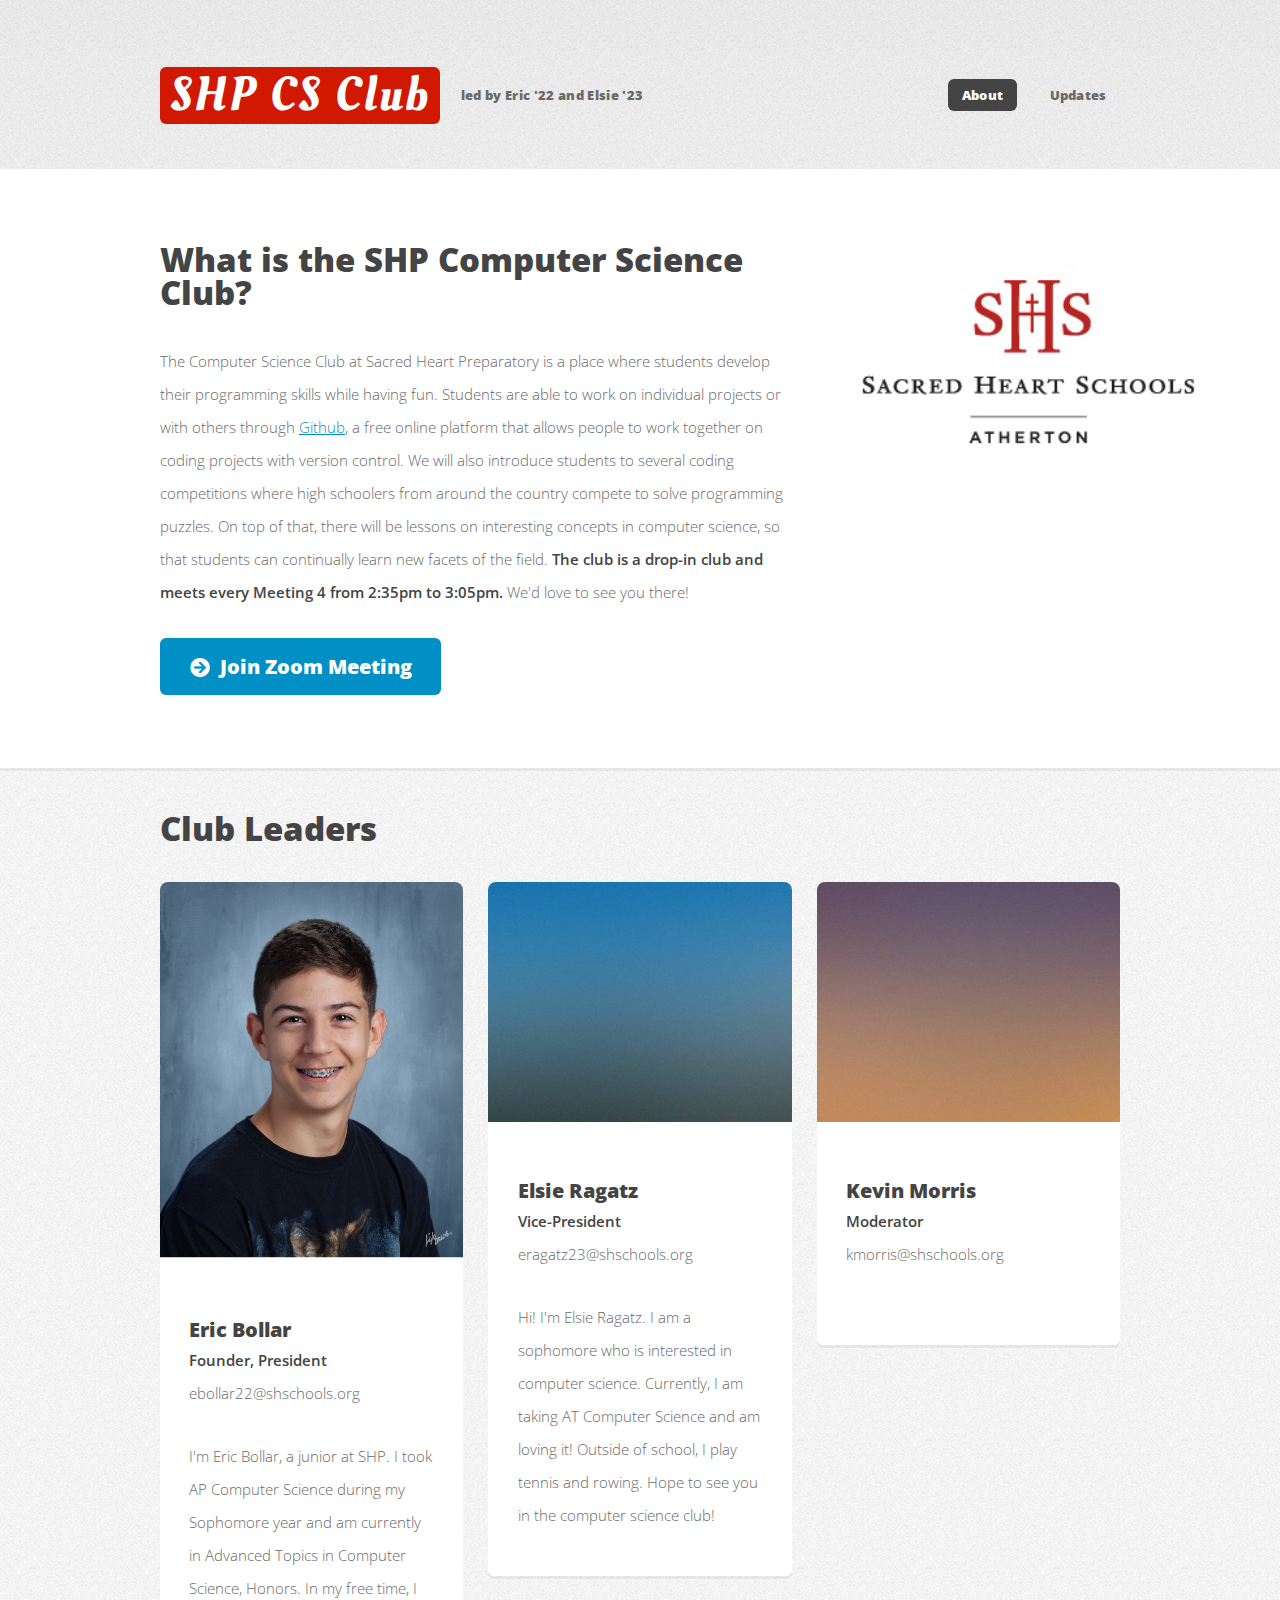
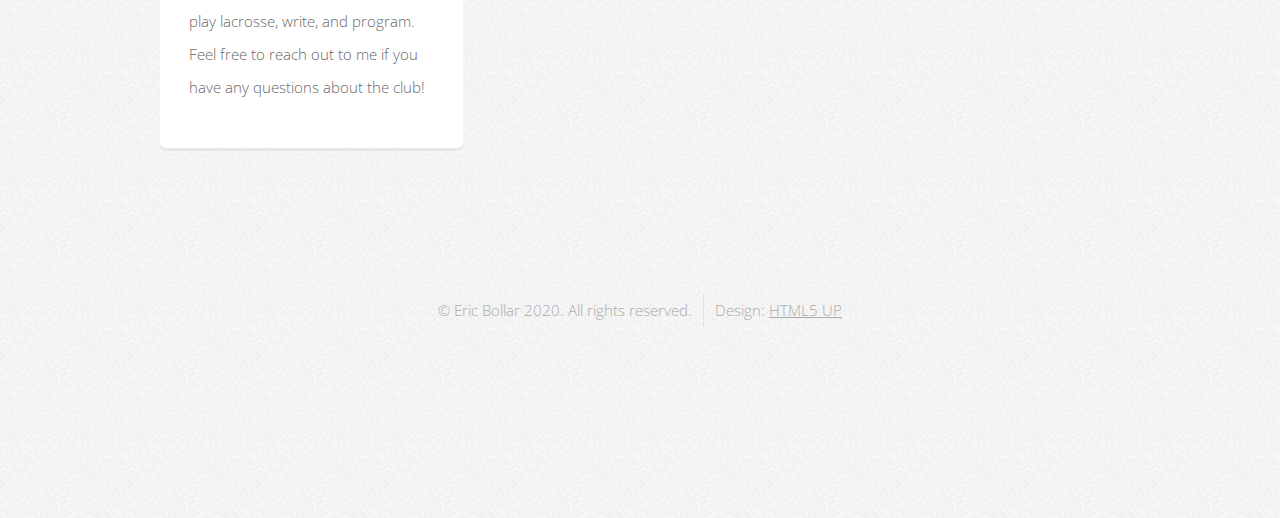
==== html5up-verti/index.html @ 70877d2d "initial setup for website" ====
<!DOCTYPE HTML>
<html>
	<head>
		<title>SHP Computer Science Club</title>
		<meta charset="utf-8" />
		<meta name="viewport" content="width=device-width, initial-scale=1, user-scalable=no" />
		<link rel="stylesheet" href="assets/css/main.css" />
		<link rel="icon" type="image/png" href="images/shpicon.png">
	</head>
	<body class="is-preload homepage">
		<div id="page-wrapper">

			<!-- Header -->
				<div id="header-wrapper">
					<header id="header" class="container">

						<!-- Logo -->
							<div id="logo">
								<h1><a href="index.html">SHP CS Club</a></h1>
								<span>led by Eric '22 and Elsie '23</span>
							</div>

						<!-- Nav -->
							<nav id="nav">
								<ul>
									<li class="current"><a href="index.html">About</a></li>
									<li><a href="updates.html">Updates</a></li>
								</ul>
							</nav>

					</header>
				</div>

			<!-- Banner
				<div id="banner-wrapper">
					<div id="banner" class="box container">
						<div class="row">
							<div class="col-7 col-12-medium">
								<h2>Hi. This is Verti.</h2>
								<p>It's a free responsive site template by HTML5 UP</p>
							</div>
							<div class="col-5 col-12-medium">
								<ul>
									<li><a href="#" class="button large icon solid fa-arrow-circle-right">Ok let's go</a></li>
									<li><a href="#" class="button alt large icon solid fa-question-circle">More info</a></li>
								</ul>
							</div>
						</div>
					</div>
				</div> -->

				<div id="main-wrapper">
					<div class="container">
						<div class="row gtr-200">
							
							<div class="col-8 col-12-medium imp-medium">

								<!-- Content -->
									<div id="content">
										<section class="last">
											<h2>What is the SHP Computer Science Club?</h2>
											<p>The Computer Science Club at Sacred Heart Preparatory is a place where students develop their programming skills while having fun. Students are able to work on individual
												projects or with others through <a href="https://github.com/" target="_blank">Github</a>, a free online platform that allows people to work together on coding projects with version control. 
												We will also introduce students to several coding competitions where high schoolers from around the country compete to solve programming puzzles. On top of that, there will
												be lessons on interesting concepts in computer science, so that students can continually learn new facets of the field. <b>The
												club is a drop-in club and meets every Meeting 4 from 2:35pm to 3:05pm.</b> We'd love to see you there!</p>
											<a href="https://shschools-org.zoom.us/j/8086202934?pwd=UmU0N1Q5aXh1eG00bERFc0QzeHRMQT09" target="_blank" class="button icon solid fa-arrow-circle-right">Join Zoom Meeting</a>
										</section>
									</div>

							</div>

							<div class="col-4 col-12-medium">

								<div id="sidebar">
									<section class="widget thumbnails">
										<div class="grid">
												<div class="col-6"><img src="images/shplogo.jpeg" alt="" /></div>
										</div>
									</section>
								</div>
							</div>
						</div>
					</div>
				</div>

			<!-- Features -->
				<div id="features-wrapper">
					<div class="container">
						<h2>Club Leaders</h2>
						<div class="row">
							<div class="col-4 col-12-medium">

								<!-- Box -->
									<section class="box feature">
										<a href="#" class="image featured"><img src="images/EricBollar.jpeg" alt="" /></a>
										<div class="inner">
											<header>
												<h2>Eric Bollar</h2>
												<p><b>Founder, President</b><br>ebollar22@shschools.org</p>
											</header>
											<p>I'm Eric Bollar, a junior at SHP. I took AP Computer Science during my Sophomore year and am currently in Advanced Topics in Computer Science, Honors.
												In my free time, I play lacrosse, write, and program. Feel free to reach out to me if you have any questions about the club!
											</p>
										</div>
									</section>

							</div>
							<div class="col-4 col-12-medium">

								<!-- Box -->
									<section class="box feature">
										<a href="#" class="image featured"><img src="images/pic02.jpg" alt="" /></a>
										<div class="inner">
											<header>
												<h2>Elsie Ragatz</h2>
												<p><b>Vice-President</b><br>eragatz23@shschools.org</p>
											</header>
											<p>Hi! I'm Elsie Ragatz. I am a sophomore who is interested in computer science. Currently, I am taking AT Computer Science 
												and am loving it! Outside of school, I play tennis and rowing. Hope to see you in the computer science club!</p>
										</div>
									</section>

							</div>
							<div class="col-4 col-12-medium">

								<!-- Box -->
									<section class="box feature">
										<a href="#" class="image featured"><img src="images/pic03.jpg" alt="" /></a>
										<div class="inner">
											<header>
												<h2>Kevin Morris</h2>
												<p><b>Moderator</b><br>kmorris@shschools.org</p>
											</header>
											<p></p>
										</div>
									</section>

							</div>
						</div>
					</div>

			<!-- Footer -->
				<div id="footer-wrapper">
					<footer id="footer" class="container">
						<div class="row">
							<div class="col-12">
								<div id="copyright">
									<ul class="menu">
										<li>&copy; Eric Bollar 2020. All rights reserved.</li><li>Design: <a href="http://html5up.net">HTML5 UP</a></li>
									</ul>
								</div>
							</div>
						</div>
					</footer>
				</div>

			</div>

		<!-- Scripts -->

			<script src="assets/js/jquery.min.js"></script>
			<script src="assets/js/jquery.dropotron.min.js"></script>
			<script src="assets/js/browser.min.js"></script>
			<script src="assets/js/breakpoints.min.js"></script>
			<script src="assets/js/util.js"></script>
			<script src="assets/js/main.js"></script>

	</body>
</html>
---- html5up-verti/assets/css/main.css ----
@import url("fontawesome-all.min.css");
@import url("https://fonts.googleapis.com/css?family=Oleo+Script:400|Open+Sans:300,300italic,600,600italic,800");

/*
	Verti by HTML5 UP
	html5up.net | @ajlkn
	Free for personal and commercial use under the CCA 3.0 license (html5up.net/license)
*/

html, body, div, span, applet, object,
iframe, h1, h2, h3, h4, h5, h6, p, blockquote,
pre, a, abbr, acronym, address, big, cite,
code, del, dfn, em, img, ins, kbd, q, s, samp,
small, strike, strong, sub, sup, tt, var, b,
u, i, center, dl, dt, dd, ol, ul, li, fieldset,
form, label, legend, table, caption, tbody,
tfoot, thead, tr, th, td, article, aside,
canvas, details, embed, figure, figcaption,
footer, header, hgroup, menu, nav, output, ruby,
section, summary, time, mark, audio, video {
	margin: 0;
	padding: 0;
	border: 0;
	font-size: 100%;
	font: inherit;
	vertical-align: baseline;}

article, aside, details, figcaption, figure,
footer, header, hgroup, menu, nav, section {
	display: block;}

body {
	line-height: 1;
}

ol, ul {
	list-style: none;
}

blockquote, q {
	quotes: none;
}

	blockquote:before, blockquote:after, q:before, q:after {
		content: '';
		content: none;
	}

table {
	border-collapse: collapse;
	border-spacing: 0;
}

body {
	-webkit-text-size-adjust: none;
}

mark {
	background-color: transparent;
	color: inherit;
}

input::-moz-focus-inner {
	border: 0;
	padding: 0;
}

input, select, textarea {
	-moz-appearance: none;
	-webkit-appearance: none;
	-ms-appearance: none;
	appearance: none;
}

/* Basic */

	@-ms-viewport {
		width: device-width;
	}

	html {
		box-sizing: border-box;
	}

	*, *:before, *:after {
		box-sizing: inherit;
	}

	body {
		background-image: -moz-linear-gradient(top, rgba(0, 0, 0, 0.05), rgba(0, 0, 0, 0)), url("images/bg01.png");
		background-image: -webkit-linear-gradient(top, rgba(0, 0, 0, 0.05), rgba(0, 0, 0, 0)), url("images/bg01.png");
		background-image: -ms-linear-gradient(top, rgba(0, 0, 0, 0.05), rgba(0, 0, 0, 0)), url("images/bg01.png");
		background-image: linear-gradient(top, rgba(0, 0, 0, 0.05), rgba(0, 0, 0, 0)), url("images/bg01.png");
		background-color: #f7f7f7;
		background-position: top left, top left;
		background-repeat: repeat-x, repeat;
		background-size: 100% 30em, auto;
		font-family: 'Open Sans', sans-serif;
		font-size: 13pt;
		color: #696969;
		font-weight: 300;
		line-height: 2.25em;
	}

		body.is-preload *, body.is-preload *:before, body.is-preload *:after {
			-moz-animation: none !important;
			-webkit-animation: none !important;
			-ms-animation: none !important;
			animation: none !important;
			-moz-transition: none !important;
			-webkit-transition: none !important;
			-ms-transition: none !important;
			transition: none !important;
		}

	input, select, textarea {
		font-family: 'Open Sans', sans-serif;
		font-size: 13pt;
		color: #696969;
		font-weight: 300;
		line-height: 2.25em;
	}

	a {
		color: #0090c5;
		text-decoration: underline;
	}

		a:hover {
			text-decoration: none;
		}

	h1, h2, h3, h4, h5, h6 {
		color: #444;
		font-weight: 800;
	}

		h1 a, h2 a, h3 a, h4 a, h5 a, h6 a {
			color: inherit;
			text-decoration: none;
			outline: 0;
		}

	h2 {
		font-size: 2.25em;
		margin: 0 0 1.1em 0;
		line-height: 1em;
	}

	h3 {
		font-size: 1.35em;
		margin: 0 0 1em 0;
	}

	b, strong {
		font-weight: 600;
		color: #444;
	}

	i, em {
		font-style: italic;
	}

	br.clear {
		clear: both;
	}

	sub {
		position: relative;
		top: 0.5em;
		font-size: 0.8em;
	}

	sup {
		position: relative;
		top: -0.5em;
		font-size: 0.8em;
	}

	hr {
		border: 0;
		border-top: solid 1px #eee;
	}

	blockquote {
		border-left: solid 0.5em #eee;
		padding: 1em 0 1em 2em;
		font-style: italic;
	}

	p, ul, ol, dl, table {
		margin-bottom: 2em;
	}

/* Container */

	.container {
		margin: 0 auto;
		max-width: 100%;
		width: 1400px;
	}

		@media screen and (max-width: 1680px) {

			.container {
				width: 1200px;
			}

		}

		@media screen and (max-width: 1280px) {

			.container {
				width: 960px;
			}

		}

		@media screen and (max-width: 980px) {

			.container {
				width: 90%;
			}

		}

		@media screen and (max-width: 736px) {

			.container {
				width: 100%;
			}

		}

/* Row */

	.row {
		display: flex;
		flex-wrap: wrap;
		box-sizing: border-box;
		align-items: stretch;
	}

		.row > * {
			box-sizing: border-box;
		}

		.row.gtr-uniform > * > :last-child {
			margin-bottom: 0;
		}

		.row.aln-left {
			justify-content: flex-start;
		}

		.row.aln-center {
			justify-content: center;
		}

		.row.aln-right {
			justify-content: flex-end;
		}

		.row.aln-top {
			align-items: flex-start;
		}

		.row.aln-middle {
			align-items: center;
		}

		.row.aln-bottom {
			align-items: flex-end;
		}

		.row > .imp {
			order: -1;
		}

		.row > .col-1 {
			width: 8.33333%;
		}

		.row > .off-1 {
			margin-left: 8.33333%;
		}

		.row > .col-2 {
			width: 16.66667%;
		}

		.row > .off-2 {
			margin-left: 16.66667%;
		}

		.row > .col-3 {
			width: 25%;
		}

		.row > .off-3 {
			margin-left: 25%;
		}

		.row > .col-4 {
			width: 33.33333%;
		}

		.row > .off-4 {
			margin-left: 33.33333%;
		}

		.row > .col-5 {
			width: 41.66667%;
		}

		.row > .off-5 {
			margin-left: 41.66667%;
		}

		.row > .col-6 {
			width: 50%;
		}

		.row > .off-6 {
			margin-left: 50%;
		}

		.row > .col-7 {
			width: 58.33333%;
		}

		.row > .off-7 {
			margin-left: 58.33333%;
		}

		.row > .col-8 {
			width: 66.66667%;
		}

		.row > .off-8 {
			margin-left: 66.66667%;
		}

		.row > .col-9 {
			width: 75%;
		}

		.row > .off-9 {
			margin-left: 75%;
		}

		.row > .col-10 {
			width: 83.33333%;
		}

		.row > .off-10 {
			margin-left: 83.33333%;
		}

		.row > .col-11 {
			width: 91.66667%;
		}

		.row > .off-11 {
			margin-left: 91.66667%;
		}

		.row > .col-12 {
			width: 100%;
		}

		.row > .off-12 {
			margin-left: 100%;
		}

		.row.gtr-0 {
			margin-top: 0px;
			margin-left: 0px;
		}

			.row.gtr-0 > * {
				padding: 0px 0 0 0px;
			}

			.row.gtr-0.gtr-uniform {
				margin-top: 0px;
			}

				.row.gtr-0.gtr-uniform > * {
					padding-top: 0px;
				}

		.row.gtr-25 {
			margin-top: -10px;
			margin-left: -10px;
		}

			.row.gtr-25 > * {
				padding: 10px 0 0 10px;
			}

			.row.gtr-25.gtr-uniform {
				margin-top: -10px;
			}

				.row.gtr-25.gtr-uniform > * {
					padding-top: 10px;
				}

		.row.gtr-50 {
			margin-top: -20px;
			margin-left: -20px;
		}

			.row.gtr-50 > * {
				padding: 20px 0 0 20px;
			}

			.row.gtr-50.gtr-uniform {
				margin-top: -20px;
			}

				.row.gtr-50.gtr-uniform > * {
					padding-top: 20px;
				}

		.row {
			margin-top: -40px;
			margin-left: -40px;
		}

			.row > * {
				padding: 40px 0 0 40px;
			}

			.row.gtr-uniform {
				margin-top: -40px;
			}

				.row.gtr-uniform > * {
					padding-top: 40px;
				}

		.row.gtr-150 {
			margin-top: -60px;
			margin-left: -60px;
		}

			.row.gtr-150 > * {
				padding: 60px 0 0 60px;
			}

			.row.gtr-150.gtr-uniform {
				margin-top: -60px;
			}

				.row.gtr-150.gtr-uniform > * {
					padding-top: 60px;
				}

		.row.gtr-200 {
			margin-top: -80px;
			margin-left: -80px;
		}

			.row.gtr-200 > * {
				padding: 80px 0 0 80px;
			}

			.row.gtr-200.gtr-uniform {
				margin-top: -80px;
			}

				.row.gtr-200.gtr-uniform > * {
					padding-top: 80px;
				}

		@media screen and (max-width: 1680px) {

			.row {
				display: flex;
				flex-wrap: wrap;
				box-sizing: border-box;
				align-items: stretch;
			}

				.row > * {
					box-sizing: border-box;
				}

				.row.gtr-uniform > * > :last-child {
					margin-bottom: 0;
				}

				.row.aln-left {
					justify-content: flex-start;
				}

				.row.aln-center {
					justify-content: center;
				}

				.row.aln-right {
					justify-content: flex-end;
				}

				.row.aln-top {
					align-items: flex-start;
				}

				.row.aln-middle {
					align-items: center;
				}

				.row.aln-bottom {
					align-items: flex-end;
				}

				.row > .imp-xlarge {
					order: -1;
				}

				.row > .col-1-xlarge {
					width: 8.33333%;
				}

				.row > .off-1-xlarge {
					margin-left: 8.33333%;
				}

				.row > .col-2-xlarge {
					width: 16.66667%;
				}

				.row > .off-2-xlarge {
					margin-left: 16.66667%;
				}

				.row > .col-3-xlarge {
					width: 25%;
				}

				.row > .off-3-xlarge {
					margin-left: 25%;
				}

				.row > .col-4-xlarge {
					width: 33.33333%;
				}

				.row > .off-4-xlarge {
					margin-left: 33.33333%;
				}

				.row > .col-5-xlarge {
					width: 41.66667%;
				}

				.row > .off-5-xlarge {
					margin-left: 41.66667%;
				}

				.row > .col-6-xlarge {
					width: 50%;
				}

				.row > .off-6-xlarge {
					margin-left: 50%;
				}

				.row > .col-7-xlarge {
					width: 58.33333%;
				}

				.row > .off-7-xlarge {
					margin-left: 58.33333%;
				}

				.row > .col-8-xlarge {
					width: 66.66667%;
				}

				.row > .off-8-xlarge {
					margin-left: 66.66667%;
				}

				.row > .col-9-xlarge {
					width: 75%;
				}

				.row > .off-9-xlarge {
					margin-left: 75%;
				}

				.row > .col-10-xlarge {
					width: 83.33333%;
				}

				.row > .off-10-xlarge {
					margin-left: 83.33333%;
				}

				.row > .col-11-xlarge {
					width: 91.66667%;
				}

				.row > .off-11-xlarge {
					margin-left: 91.66667%;
				}

				.row > .col-12-xlarge {
					width: 100%;
				}

				.row > .off-12-xlarge {
					margin-left: 100%;
				}

				.row.gtr-0 {
					margin-top: 0px;
					margin-left: 0px;
				}

					.row.gtr-0 > * {
						padding: 0px 0 0 0px;
					}

					.row.gtr-0.gtr-uniform {
						margin-top: 0px;
					}

						.row.gtr-0.gtr-uniform > * {
							padding-top: 0px;
						}

				.row.gtr-25 {
					margin-top: -10px;
					margin-left: -10px;
				}

					.row.gtr-25 > * {
						padding: 10px 0 0 10px;
					}

					.row.gtr-25.gtr-uniform {
						margin-top: -10px;
					}

						.row.gtr-25.gtr-uniform > * {
							padding-top: 10px;
						}

				.row.gtr-50 {
					margin-top: -20px;
					margin-left: -20px;
				}

					.row.gtr-50 > * {
						padding: 20px 0 0 20px;
					}

					.row.gtr-50.gtr-uniform {
						margin-top: -20px;
					}

						.row.gtr-50.gtr-uniform > * {
							padding-top: 20px;
						}

				.row {
					margin-top: -40px;
					margin-left: -40px;
				}

					.row > * {
						padding: 40px 0 0 40px;
					}

					.row.gtr-uniform {
						margin-top: -40px;
					}

						.row.gtr-uniform > * {
							padding-top: 40px;
						}

				.row.gtr-150 {
					margin-top: -60px;
					margin-left: -60px;
				}

					.row.gtr-150 > * {
						padding: 60px 0 0 60px;
					}

					.row.gtr-150.gtr-uniform {
						margin-top: -60px;
					}

						.row.gtr-150.gtr-uniform > * {
							padding-top: 60px;
						}

				.row.gtr-200 {
					margin-top: -80px;
					margin-left: -80px;
				}

					.row.gtr-200 > * {
						padding: 80px 0 0 80px;
					}

					.row.gtr-200.gtr-uniform {
						margin-top: -80px;
					}

						.row.gtr-200.gtr-uniform > * {
							padding-top: 80px;
						}

		}

		@media screen and (max-width: 1280px) {

			.row {
				display: flex;
				flex-wrap: wrap;
				box-sizing: border-box;
				align-items: stretch;
			}

				.row > * {
					box-sizing: border-box;
				}

				.row.gtr-uniform > * > :last-child {
					margin-bottom: 0;
				}

				.row.aln-left {
					justify-content: flex-start;
				}

				.row.aln-center {
					justify-content: center;
				}

				.row.aln-right {
					justify-content: flex-end;
				}

				.row.aln-top {
					align-items: flex-start;
				}

				.row.aln-middle {
					align-items: center;
				}

				.row.aln-bottom {
					align-items: flex-end;
				}

				.row > .imp-large {
					order: -1;
				}

				.row > .col-1-large {
					width: 8.33333%;
				}

				.row > .off-1-large {
					margin-left: 8.33333%;
				}

				.row > .col-2-large {
					width: 16.66667%;
				}

				.row > .off-2-large {
					margin-left: 16.66667%;
				}

				.row > .col-3-large {
					width: 25%;
				}

				.row > .off-3-large {
					margin-left: 25%;
				}

				.row > .col-4-large {
					width: 33.33333%;
				}

				.row > .off-4-large {
					margin-left: 33.33333%;
				}

				.row > .col-5-large {
					width: 41.66667%;
				}

				.row > .off-5-large {
					margin-left: 41.66667%;
				}

				.row > .col-6-large {
					width: 50%;
				}

				.row > .off-6-large {
					margin-left: 50%;
				}

				.row > .col-7-large {
					width: 58.33333%;
				}

				.row > .off-7-large {
					margin-left: 58.33333%;
				}

				.row > .col-8-large {
					width: 66.66667%;
				}

				.row > .off-8-large {
					margin-left: 66.66667%;
				}

				.row > .col-9-large {
					width: 75%;
				}

				.row > .off-9-large {
					margin-left: 75%;
				}

				.row > .col-10-large {
					width: 83.33333%;
				}

				.row > .off-10-large {
					margin-left: 83.33333%;
				}

				.row > .col-11-large {
					width: 91.66667%;
				}

				.row > .off-11-large {
					margin-left: 91.66667%;
				}

				.row > .col-12-large {
					width: 100%;
				}

				.row > .off-12-large {
					margin-left: 100%;
				}

				.row.gtr-0 {
					margin-top: 0px;
					margin-left: 0px;
				}

					.row.gtr-0 > * {
						padding: 0px 0 0 0px;
					}

					.row.gtr-0.gtr-uniform {
						margin-top: 0px;
					}

						.row.gtr-0.gtr-uniform > * {
							padding-top: 0px;
						}

				.row.gtr-25 {
					margin-top: -6.25px;
					margin-left: -6.25px;
				}

					.row.gtr-25 > * {
						padding: 6.25px 0 0 6.25px;
					}

					.row.gtr-25.gtr-uniform {
						margin-top: -6.25px;
					}

						.row.gtr-25.gtr-uniform > * {
							padding-top: 6.25px;
						}

				.row.gtr-50 {
					margin-top: -12.5px;
					margin-left: -12.5px;
				}

					.row.gtr-50 > * {
						padding: 12.5px 0 0 12.5px;
					}

					.row.gtr-50.gtr-uniform {
						margin-top: -12.5px;
					}

						.row.gtr-50.gtr-uniform > * {
							padding-top: 12.5px;
						}

				.row {
					margin-top: -25px;
					margin-left: -25px;
				}

					.row > * {
						padding: 25px 0 0 25px;
					}

					.row.gtr-uniform {
						margin-top: -25px;
					}

						.row.gtr-uniform > * {
							padding-top: 25px;
						}

				.row.gtr-150 {
					margin-top: -37.5px;
					margin-left: -37.5px;
				}

					.row.gtr-150 > * {
						padding: 37.5px 0 0 37.5px;
					}

					.row.gtr-150.gtr-uniform {
						margin-top: -37.5px;
					}

						.row.gtr-150.gtr-uniform > * {
							padding-top: 37.5px;
						}

				.row.gtr-200 {
					margin-top: -50px;
					margin-left: -50px;
				}

					.row.gtr-200 > * {
						padding: 50px 0 0 50px;
					}

					.row.gtr-200.gtr-uniform {
						margin-top: -50px;
					}

						.row.gtr-200.gtr-uniform > * {
							padding-top: 50px;
						}

		}

		@media screen and (max-width: 980px) {

			.row {
				display: flex;
				flex-wrap: wrap;
				box-sizing: border-box;
				align-items: stretch;
			}

				.row > * {
					box-sizing: border-box;
				}

				.row.gtr-uniform > * > :last-child {
					margin-bottom: 0;
				}

				.row.aln-left {
					justify-content: flex-start;
				}

				.row.aln-center {
					justify-content: center;
				}

				.row.aln-right {
					justify-content: flex-end;
				}

				.row.aln-top {
					align-items: flex-start;
				}

				.row.aln-middle {
					align-items: center;
				}

				.row.aln-bottom {
					align-items: flex-end;
				}

				.row > .imp-medium {
					order: -1;
				}

				.row > .col-1-medium {
					width: 8.33333%;
				}

				.row > .off-1-medium {
					margin-left: 8.33333%;
				}

				.row > .col-2-medium {
					width: 16.66667%;
				}

				.row > .off-2-medium {
					margin-left: 16.66667%;
				}

				.row > .col-3-medium {
					width: 25%;
				}

				.row > .off-3-medium {
					margin-left: 25%;
				}

				.row > .col-4-medium {
					width: 33.33333%;
				}

				.row > .off-4-medium {
					margin-left: 33.33333%;
				}

				.row > .col-5-medium {
					width: 41.66667%;
				}

				.row > .off-5-medium {
					margin-left: 41.66667%;
				}

				.row > .col-6-medium {
					width: 50%;
				}

				.row > .off-6-medium {
					margin-left: 50%;
				}

				.row > .col-7-medium {
					width: 58.33333%;
				}

				.row > .off-7-medium {
					margin-left: 58.33333%;
				}

				.row > .col-8-medium {
					width: 66.66667%;
				}

				.row > .off-8-medium {
					margin-left: 66.66667%;
				}

				.row > .col-9-medium {
					width: 75%;
				}

				.row > .off-9-medium {
					margin-left: 75%;
				}

				.row > .col-10-medium {
					width: 83.33333%;
				}

				.row > .off-10-medium {
					margin-left: 83.33333%;
				}

				.row > .col-11-medium {
					width: 91.66667%;
				}

				.row > .off-11-medium {
					margin-left: 91.66667%;
				}

				.row > .col-12-medium {
					width: 100%;
				}

				.row > .off-12-medium {
					margin-left: 100%;
				}

				.row.gtr-0 {
					margin-top: 0px;
					margin-left: 0px;
				}

					.row.gtr-0 > * {
						padding: 0px 0 0 0px;
					}

					.row.gtr-0.gtr-uniform {
						margin-top: 0px;
					}

						.row.gtr-0.gtr-uniform > * {
							padding-top: 0px;
						}

				.row.gtr-25 {
					margin-top: -6.25px;
					margin-left: -6.25px;
				}

					.row.gtr-25 > * {
						padding: 6.25px 0 0 6.25px;
					}

					.row.gtr-25.gtr-uniform {
						margin-top: -6.25px;
					}

						.row.gtr-25.gtr-uniform > * {
							padding-top: 6.25px;
						}

				.row.gtr-50 {
					margin-top: -12.5px;
					margin-left: -12.5px;
				}

					.row.gtr-50 > * {
						padding: 12.5px 0 0 12.5px;
					}

					.row.gtr-50.gtr-uniform {
						margin-top: -12.5px;
					}

						.row.gtr-50.gtr-uniform > * {
							padding-top: 12.5px;
						}

				.row {
					margin-top: -25px;
					margin-left: -25px;
				}

					.row > * {
						padding: 25px 0 0 25px;
					}

					.row.gtr-uniform {
						margin-top: -25px;
					}

						.row.gtr-uniform > * {
							padding-top: 25px;
						}

				.row.gtr-150 {
					margin-top: -37.5px;
					margin-left: -37.5px;
				}

					.row.gtr-150 > * {
						padding: 37.5px 0 0 37.5px;
					}

					.row.gtr-150.gtr-uniform {
						margin-top: -37.5px;
					}

						.row.gtr-150.gtr-uniform > * {
							padding-top: 37.5px;
						}

				.row.gtr-200 {
					margin-top: -50px;
					margin-left: -50px;
				}

					.row.gtr-200 > * {
						padding: 50px 0 0 50px;
					}

					.row.gtr-200.gtr-uniform {
						margin-top: -50px;
					}

						.row.gtr-200.gtr-uniform > * {
							padding-top: 50px;
						}

		}

		@media screen and (max-width: 736px) {

			.row {
				display: flex;
				flex-wrap: wrap;
				box-sizing: border-box;
				align-items: stretch;
			}

				.row > * {
					box-sizing: border-box;
				}

				.row.gtr-uniform > * > :last-child {
					margin-bottom: 0;
				}

				.row.aln-left {
					justify-content: flex-start;
				}

				.row.aln-center {
					justify-content: center;
				}

				.row.aln-right {
					justify-content: flex-end;
				}

				.row.aln-top {
					align-items: flex-start;
				}

				.row.aln-middle {
					align-items: center;
				}

				.row.aln-bottom {
					align-items: flex-end;
				}

				.row > .imp-small {
					order: -1;
				}

				.row > .col-1-small {
					width: 8.33333%;
				}

				.row > .off-1-small {
					margin-left: 8.33333%;
				}

				.row > .col-2-small {
					width: 16.66667%;
				}

				.row > .off-2-small {
					margin-left: 16.66667%;
				}

				.row > .col-3-small {
					width: 25%;
				}

				.row > .off-3-small {
					margin-left: 25%;
				}

				.row > .col-4-small {
					width: 33.33333%;
				}

				.row > .off-4-small {
					margin-left: 33.33333%;
				}

				.row > .col-5-small {
					width: 41.66667%;
				}

				.row > .off-5-small {
					margin-left: 41.66667%;
				}

				.row > .col-6-small {
					width: 50%;
				}

				.row > .off-6-small {
					margin-left: 50%;
				}

				.row > .col-7-small {
					width: 58.33333%;
				}

				.row > .off-7-small {
					margin-left: 58.33333%;
				}

				.row > .col-8-small {
					width: 66.66667%;
				}

				.row > .off-8-small {
					margin-left: 66.66667%;
				}

				.row > .col-9-small {
					width: 75%;
				}

				.row > .off-9-small {
					margin-left: 75%;
				}

				.row > .col-10-small {
					width: 83.33333%;
				}

				.row > .off-10-small {
					margin-left: 83.33333%;
				}

				.row > .col-11-small {
					width: 91.66667%;
				}

				.row > .off-11-small {
					margin-left: 91.66667%;
				}

				.row > .col-12-small {
					width: 100%;
				}

				.row > .off-12-small {
					margin-left: 100%;
				}

				.row.gtr-0 {
					margin-top: 0px;
					margin-left: 0px;
				}

					.row.gtr-0 > * {
						padding: 0px 0 0 0px;
					}

					.row.gtr-0.gtr-uniform {
						margin-top: 0px;
					}

						.row.gtr-0.gtr-uniform > * {
							padding-top: 0px;
						}

				.row.gtr-25 {
					margin-top: -5px;
					margin-left: -5px;
				}

					.row.gtr-25 > * {
						padding: 5px 0 0 5px;
					}

					.row.gtr-25.gtr-uniform {
						margin-top: -5px;
					}

						.row.gtr-25.gtr-uniform > * {
							padding-top: 5px;
						}

				.row.gtr-50 {
					margin-top: -10px;
					margin-left: -10px;
				}

					.row.gtr-50 > * {
						padding: 10px 0 0 10px;
					}

					.row.gtr-50.gtr-uniform {
						margin-top: -10px;
					}

						.row.gtr-50.gtr-uniform > * {
							padding-top: 10px;
						}

				.row {
					margin-top: -20px;
					margin-left: -20px;
				}

					.row > * {
						padding: 20px 0 0 20px;
					}

					.row.gtr-uniform {
						margin-top: -20px;
					}

						.row.gtr-uniform > * {
							padding-top: 20px;
						}

				.row.gtr-150 {
					margin-top: -30px;
					margin-left: -30px;
				}

					.row.gtr-150 > * {
						padding: 30px 0 0 30px;
					}

					.row.gtr-150.gtr-uniform {
						margin-top: -30px;
					}

						.row.gtr-150.gtr-uniform > * {
							padding-top: 30px;
						}

				.row.gtr-200 {
					margin-top: -40px;
					margin-left: -40px;
				}

					.row.gtr-200 > * {
						padding: 40px 0 0 40px;
					}

					.row.gtr-200.gtr-uniform {
						margin-top: -40px;
					}

						.row.gtr-200.gtr-uniform > * {
							padding-top: 40px;
						}

		}

/* Section/Article */

	section, article {
		margin-bottom: 5em;
	}

	section > :last-child,
	article > :last-child,
	section:last-child,
	article:last-child {
		margin-bottom: 0;
	}

	header {
		margin: 0 0 2em 0;
	}

		header h2, header h3 {
			margin: 0 0 0.25em 0;
		}

		header p {
			margin: 0;
		}

	footer {
		margin: 2.5em 0 0 0;
	}

/* Forms */

	form label {
		display: block;
		font-weight: 800;
		margin: 0 0 1em 0;
		font-size: 0.8em;
		color: #444;
	}

	form input[type="text"],
	form input[type="email"],
	form input[type="password"],
	form select,
	form textarea {
		-webkit-appearance: none;
		display: block;
		width: 100%;
		border-radius: 8px;
		border: solid 1px #eee;
	}

		form input[type="text"]:focus,
		form input[type="email"]:focus,
		form input[type="password"]:focus,
		form select:focus,
		form textarea:focus {
			border-color: #0090c5;
		}

	form input[type="text"],
	form input[type="email"],
	form input[type="password"] {
		line-height: 3em;
		padding: 0 1em;
	}

	form select {
		line-height: 3em;
		padding: 0 1em;
	}

	form textarea {
		min-height: 9em;
		padding: 1em;
	}

	form ::-webkit-input-placeholder {
		color: #555 !important;
	}

	form :-moz-placeholder {
		color: #555 !important;
	}

	form ::-moz-placeholder {
		color: #555 !important;
	}

	form :-ms-input-placeholder {
		color: #555 !important;
	}

	form ::-moz-focus-inner {
		border: 0;
	}

/* Tables */

	table {
		width: 100%;
	}

		table tr {
			border-top: solid 1px #eee;
		}

			table tr:first-child {
				border-top: 0;
			}

		table td {
			padding: 0.5em 1em 0.5em 1em;
		}

		table th {
			text-align: left;
			padding: 0.5em 1em 0.5em 1em;
			font-weight: 800;
			margin: 0 0 1em 0;
		}

		table thead {
			background: #404248;
			color: #fff;
		}

/* Image */

	.image {
		display: inline-block;
		outline: 0;
	}

		.image img {
			display: block;
			width: 100%;
			border-radius: 8px;
		}

		.image.fit {
			display: block;
			width: 100%;
		}

		.image.featured {
			display: block;
			width: 100%;
			margin: 0 0 2.5em 0;
		}

		.image.left {
			float: left;
			margin: 0 2em 2em 0;
		}

		.image.centered {
			display: block;
			margin: 0 0 2.5em 0;
		}

			.image.centered img {
				margin: 0 auto;
				width: auto;
			}

/* Button */

	input[type="button"],
	input[type="submit"],
	input[type="reset"],
	button,
	.button {
		-moz-transition: background-color .25s ease-in-out;
		-webkit-transition: background-color .25s ease-in-out;
		-ms-transition: background-color .25s ease-in-out;
		transition: background-color .25s ease-in-out;
		-webkit-appearance: none;
		position: relative;
		display: inline-block;
		background: #0090c5;
		color: #fff;
		text-decoration: none;
		border-radius: 6px;
		font-weight: 800;
		outline: 0;
		border: 0;
		cursor: pointer;
		font-size: 1.35em;
		padding: 0.6em 1.5em;
	}

		input[type="button"].icon:before,
		input[type="submit"].icon:before,
		input[type="reset"].icon:before,
		button.icon:before,
		.button.icon:before {
			position: relative;
			margin-right: 0.5em;
			top: 0.05em;
		}

		input[type="button"]:hover,
		input[type="submit"]:hover,
		input[type="reset"]:hover,
		button:hover,
		.button:hover {
			background: #10a0d5;
		}

		input[type="button"]:active,
		input[type="submit"]:active,
		input[type="reset"]:active,
		button:active,
		.button:active {
			background: #20b0e5;
		}

		input[type="button"].alt,
		input[type="submit"].alt,
		input[type="reset"].alt,
		button.alt,
		.button.alt {
			background: #f1f1f1;
			background: rgba(0, 0, 0, 0.05);
			color: #444;
		}

			input[type="button"].alt:hover,
			input[type="submit"].alt:hover,
			input[type="reset"].alt:hover,
			button.alt:hover,
			.button.alt:hover {
				background: #e8e8e8;
				background: rgba(0, 0, 0, 0.085);
			}

			input[type="button"].alt:active,
			input[type="submit"].alt:active,
			input[type="reset"].alt:active,
			button.alt:active,
			.button.alt:active {
				background: #e4e4e4;
				background: rgba(0, 0, 0, 0.15);
			}

		input[type="button"].large,
		input[type="submit"].large,
		input[type="reset"].large,
		button.large,
		.button.large {
			font-size: 2.25em;
			padding: 0.8em 0.9em;
		}

/* List */

	ul {
		list-style: disc;
		padding-left: 1em;
	}

		ul li {
			padding-left: 0.5em;
		}

		ul.style2 {
			list-style: none;
			padding-left: 0;
		}

			ul.style2 li {
				padding-left: 0;
			}

	ol {
		list-style: decimal;
		padding-left: 1.25em;
	}

		ol li {
			padding-left: 0.25em;
		}

/* Actions */

	ul.actions {
		list-style: none;
		padding-left: 0;
	}

		ul.actions li {
			display: inline-block;
			padding: 0 0 0 0.25em;
			margin: 0 0 0 0.25em;
		}

			ul.actions li:first-child {
				margin-left: 0;
				padding-left: 0;
			}

/* Menu */

	ul.menu {
		list-style: none;
		padding-left: 0;
	}

		ul.menu li {
			border-left: solid 1px #e0e0e0;
			display: inline-block;
			padding: 0 0 0 0.75em;
			margin: 0 0 0 0.75em;
		}

			ul.menu li:first-child {
				border-left: 0;
				margin-left: 0;
				padding-left: 0;
			}

/* Box */

	.box {
		background: #fff;
		border-radius: 6px;
		box-shadow: 0px 3px 0px 0px rgba(0, 0, 0, 0.05);
		padding: 2em;
	}

		.box.feature {
			padding: 0;
		}

			.box.feature .inner {
				padding: 4em 2em 3em 2em;
			}

			.box.feature h2 {
				font-size: 1.35em;
			}

			.box.feature p {
				margin: 0;
			}

			.box.feature .image {
				position: relative;
				margin: 0;
			}

				.box.feature .image img {
					border-bottom-left-radius: 0;
					border-bottom-right-radius: 0;
				}

/* Icons */

	.icon {
		text-decoration: none;
		position: relative;
		text-decoration: none;
	}

		.icon:before {
			-moz-osx-font-smoothing: grayscale;
			-webkit-font-smoothing: antialiased;
			display: inline-block;
			font-style: normal;
			font-variant: normal;
			text-rendering: auto;
			line-height: 1;
			text-transform: none !important;
			font-family: 'Font Awesome 5 Free';
			font-weight: 400;
		}

		.icon:before {
			line-height: inherit;
		}

		.icon.solid:before {
			font-weight: 900;
		}

		.icon.brands:before {
			font-family: 'Font Awesome 5 Brands';
		}

		.icon > .label {
			display: none;
		}

/* Widgets */

	.widget.thumbnails .grid {
		margin: 0 0 3em 0;
	}

	.widget.thumbnails .image {
		margin: 0;
	}

	.widget.contact ul {
		list-style: none;
		padding-left: 0;
		overflow: hidden;
		position: relative;
		left: -4px;
		top: 4px;
		margin-bottom: 1.5em;
	}

		.widget.contact ul li {
			display: inline-block;
			margin-right: 0.25em;
			padding-left: 0;
		}

			.widget.contact ul li a {
				-moz-transition: background-color .25s ease-in-out;
				-webkit-transition: background-color .25s ease-in-out;
				-ms-transition: background-color .25s ease-in-out;
				transition: background-color .25s ease-in-out;
				display: inline-block;
				width: 2.5em;
				height: 2.5em;
				text-align: center;
				line-height: 2.5em;
				border-radius: 0.35em;
				outline: 0;
				opacity: 0.75;
				text-decoration: none;
				background: #222222;
			}

				.widget.contact ul li a:before {
					color: #f3f3f3;
					font-size: 1.5em;
					line-height: inherit;
				}

				.widget.contact ul li a:hover {
					background: #444444;
				}

				.widget.contact ul li a:active {
					background: #666666;
				}

/* Wrappers */

	#header-wrapper {
		padding: 4.5em 0 3em 0;
	}

	#features-wrapper {
		padding: 3em 0 3em 0;
	}

	#main-wrapper {
		background: #fff;
		box-shadow: 0px 3px 0px 0px rgba(0, 0, 0, 0.05);
		padding: 5em 0 5em 0;
	}

	#footer-wrapper {
		padding: 6em 0 8em 0;
	}

/* Header */

	#header {
		position: relative;
	}

/* Logo */

	#logo {
		display: inline-block;
	}

		#logo h1 {
			background: #d11800;
			color: #fff;
			border-radius: 6px;
			font-family: 'Oleo Script', serif;
			font-weight: 400;
			padding: 0.25em 0.2em 0.25em 0.2em;
			font-size: 3.25em;
			letter-spacing: 0.05em;
			display: inline-block;
			vertical-align: middle;
		}

		#logo span {
			font-weight: 800;
			line-height: 4.5em;
			letter-spacing: 0.025em;
			font-size: 0.9em;
			vertical-align: middle;
			margin: 0 0 0 1.25em;
		}

/* Nav */

	#nav {
		position: absolute;
		right: 0;
		top: 0;
		font-size: 0.9em;
	}

		#nav ul {
			list-style: none;
			padding-left: 0;
		}

			#nav ul li {
				float: left;
				line-height: 4.5em;
				padding-left: 1.5em;
			}

				#nav ul li a, #nav ul li span {
					-moz-transition: background-color .25s ease-in-out;
					-webkit-transition: background-color .25s ease-in-out;
					-ms-transition: background-color .25s ease-in-out;
					transition: background-color .25s ease-in-out;
					font-weight: 800;
					letter-spacing: 0.025em;
					color: #696969;
					text-decoration: none;
					border-radius: 6px;
					padding: 0.5em 1em 0.5em 1em;
				}

				#nav ul li > ul {
					display: none;
				}

				#nav ul li:hover a, #nav ul li:hover span {
					background: #fff;
				}

				#nav ul li.active a, #nav ul li.active span {
					background: #fff;
				}

				#nav ul li.current a {
					background: #444;
					color: #fff;
				}

	.dropotron {
		background: #fff;
		letter-spacing: 0.025em;
		color: #696969;
		text-decoration: none;
		border-radius: 6px;
		padding: 0.75em 0;
		min-width: 15em;
		box-shadow: inset 0 0 0 1px rgba(0, 0, 0, 0.1), 0 0.25em 0.25em 0.1em rgba(0, 0, 0, 0.025);
		margin-top: calc(-0.75em + 1px);
		margin-left: -1px;
		list-style: none;
		padding-left: 0;
	}

		.dropotron li {
			border-top: solid 1px #eee;
			line-height: 3em;
			padding-left: 0;
		}

			.dropotron li:first-child {
				border-top: 0;
			}

			.dropotron li > a, .dropotron li > span {
				-moz-transition: color .25s ease-in-out, background-color .25s ease-in-out;
				-webkit-transition: color .25s ease-in-out, background-color .25s ease-in-out;
				-ms-transition: color .25s ease-in-out, background-color .25s ease-in-out;
				transition: color .25s ease-in-out, background-color .25s ease-in-out;
				text-decoration: none;
				color: inherit;
				display: block;
				padding: 0 1.5em;
			}

				.dropotron li > a:hover, .dropotron li > span:hover {
					background: #eee;
				}

			.dropotron li.active > a, .dropotron li.active > span {
				background: #eee;
			}

		.dropotron.level-0 {
			font-size: 0.8em;
			margin-left: 1.5em;
			margin-top: 0;
		}

			.dropotron.level-0:before {
				content: '';
				position: absolute;
				top: -0.5em;
				left: 1em;
				border-bottom: solid 0.75em #ffffff;
				border-left: solid 0.75em transparent;
				border-right: solid 0.75em transparent;
				z-index: 1;
			}

/* Banner */

	#banner {
		position: relative;
		padding: 4.5em;
	}

		#banner h2 {
			font-size: 3.5em;
			margin: 0.1em 0 0.35em 0;
		}

		#banner p {
			font-size: 2.75em;
			line-height: 1.35em;
			margin: 0;
		}

		#banner .button {
			width: 100%;
			margin-bottom: 0.5em;
		}

			#banner .button.icon:before {
				position: absolute;
				right: 0.15em;
				top: 50%;
				margin-top: -0.5em;
			}

			#banner .button.alt {
				margin-bottom: 0;
			}

		#banner ul {
			list-style: none;
			padding-left: 0;
			margin: 0 0 0 2em;
		}

			#banner ul li {
				padding-left: 0;
			}

/* Footer */

	#footer {
		margin-top: 0;
	}

		#footer a {
			color: inherit;
		}

	#copyright {
		color: #aaa;
		padding: 4em 0 0 0;
		text-align: center;
	}

		#copyright a {
			color: inherit;
		}

/* XLarge */

	@media screen and (max-width: 1680px) {

		/* Basic */

			body, input, select, textarea {
				font-size: 12pt;
			}

	}

/* Large */

	@media screen and (max-width: 1280px) {

		/* Basic */

			body, input, select, textarea {
				font-size: 11pt;
			}

	}

/* Medium */

	#navPanel, #navToggle {
		display: none;
	}

	@media screen and (max-width: 980px) {

		/* Basic */

			html, body {
				overflow-x: hidden;
			}

			body, input, select, textarea {
				font-size: 11pt;
			}

		/* Section/Article */

			section, article {
				clear: both;
				margin-bottom: 3em !important;
			}

			section.last, article.last {
				margin-bottom: 0 !important;
			}

		/* Image */

			.image.left {
				width: 25%;
				margin-bottom: 2em !important;
			}

		/* Menu */

			ul.menu li {
				display: block;
				border: 0 !important;
				padding: 0 !important;
				margin: 0 !important;
			}

		/* Actions */

			ul.actions li {
				display: block;
				padding: 0;
				margin: 1em 0 0 0;
			}

				ul.actions li:first-child {
					margin-top: 0;
				}

		/* Button */

			input[type="button"],
			input[type="submit"],
			input[type="reset"],
			button,
			.button {
				width: 100%;
				text-align: center;
				font-size: 1.35em;
				padding: 0.85em 0 !important;
			}

				input[type="button"].icon,
				input[type="submit"].icon,
				input[type="reset"].icon,
				button.icon,
				.button.icon {
					padding-right: 0.75em !important;
				}

					input[type="button"].icon:before,
					input[type="submit"].icon:before,
					input[type="reset"].icon:before,
					button.icon:before,
					.button.icon:before {
						margin-right: 0.5em;
						top: 0.05em;
					}

		/* Wrappers */

			#header-wrapper {
				padding: 3em 0 1em 0;
				text-align: center;
			}

			#footer-wrapper {
				padding: 6em 0 4em 0;
			}

		/* Header */

			#header {
				margin: 0 auto;
			}

		/* Logo */

			#logo span {
				display: block;
				margin: 0;
			}

		/* Nav */

			#nav {
				display: none;
			}

		/* Banner */

			#banner {
				padding: 4.5em 3em;
				text-align: center;
			}

				#banner ul {
					margin: 2em 0 0 0;
				}

				#banner .button.icon:before {
					position: relative;
					right: auto;
					top: auto;
				}

		/* Content */

			#content {
				border-bottom: solid 1px #e8e8e8;
				padding-bottom: 4em;
				margin-bottom: 0 !important;
			}

				#content > :last-child {
					margin-bottom: 0 !important;
				}

			#sidebar > :last-child {
				margin-bottom: 0 !important;
			}

		/* Footer */

			#copyright {
				padding: 0;
			}

		/* Nav */

			#page-wrapper {
				-moz-backface-visibility: hidden;
				-webkit-backface-visibility: hidden;
				-ms-backface-visibility: hidden;
				backface-visibility: hidden;
				-moz-transition: -moz-transform 0.5s ease;
				-webkit-transition: -webkit-transform 0.5s ease;
				-ms-transition: -ms-transform 0.5s ease;
				transition: transform 0.5s ease;
				padding-bottom: 1px;
			}

			#navToggle {
				-moz-backface-visibility: hidden;
				-webkit-backface-visibility: hidden;
				-ms-backface-visibility: hidden;
				backface-visibility: hidden;
				-moz-transition: -moz-transform 0.5s ease;
				-webkit-transition: -webkit-transform 0.5s ease;
				-ms-transition: -ms-transform 0.5s ease;
				transition: transform 0.5s ease;
				display: block;
				height: 44px;
				left: 0;
				position: fixed;
				top: 0;
				width: 100%;
				z-index: 10001;
			}

				#navToggle .toggle {
					text-decoration: none;
					width: 70px;
					height: 50px;
					opacity: 0.35;
				}

					#navToggle .toggle:before {
						-moz-osx-font-smoothing: grayscale;
						-webkit-font-smoothing: antialiased;
						display: inline-block;
						font-style: normal;
						font-variant: normal;
						text-rendering: auto;
						line-height: 1;
						text-transform: none !important;
						font-family: 'Font Awesome 5 Free';
						font-weight: 900;
					}

					#navToggle .toggle:before {
						display: inline-block;
						text-decoration: none;
						position: absolute;
						left: 6px;
						top: 6px;
						background: rgba(0, 0, 0, 0.5);
						width: 58px;
						height: 38px;
						border-radius: 6px;
						content: '\f0c9';
						color: #fff;
						text-align: center;
						line-height: 38px;
						font-size: 20px;
					}

					#navToggle .toggle:active {
						opacity: 0.75;
					}

			#navPanel {
				-moz-backface-visibility: hidden;
				-webkit-backface-visibility: hidden;
				-ms-backface-visibility: hidden;
				backface-visibility: hidden;
				-moz-transform: translateX(-275px);
				-webkit-transform: translateX(-275px);
				-ms-transform: translateX(-275px);
				transform: translateX(-275px);
				-moz-transition: -moz-transform 0.5s ease;
				-webkit-transition: -webkit-transform 0.5s ease;
				-ms-transition: -ms-transform 0.5s ease;
				transition: transform 0.5s ease;
				display: block;
				height: 100%;
				left: 0;
				overflow-y: auto;
				position: fixed;
				top: 0;
				width: 275px;
				z-index: 10002;
				background: #fff;
				box-shadow: inset -3px 0px 0px 0px #dfdfdf;
				padding: 0 23px 0 20px;
			}

				#navPanel .link {
					display: block;
					text-decoration: none;
					height: 54px;
					line-height: 54px;
					border-top: solid 1px #e8e8e8;
					color: #696969;
				}

					#navPanel .link:first-child {
						border-top: 0;
					}

				#navPanel .indent-1 {
					display: inline-block;
					width: 1em;
				}

				#navPanel .indent-2 {
					display: inline-block;
					width: 2em;
				}

				#navPanel .indent-3 {
					display: inline-block;
					width: 3em;
				}

				#navPanel .indent-4 {
					display: inline-block;
					width: 4em;
				}

				#navPanel .indent-5 {
					display: inline-block;
					width: 5em;
				}

				#navPanel .depth-0 {
					color: #444;
					font-weight: 800;
				}

			body.navPanel-visible #page-wrapper {
				-moz-transform: translateX(275px);
				-webkit-transform: translateX(275px);
				-ms-transform: translateX(275px);
				transform: translateX(275px);
			}

			body.navPanel-visible #navToggle {
				-moz-transform: translateX(275px);
				-webkit-transform: translateX(275px);
				-ms-transform: translateX(275px);
				transform: translateX(275px);
			}

			body.navPanel-visible #navPanel {
				-moz-transform: translateX(0);
				-webkit-transform: translateX(0);
				-ms-transform: translateX(0);
				transform: translateX(0);
			}

	}

/* Small */

	@media screen and (max-width: 736px) {

		/* Basic */

			body, input, select, textarea {
				line-height: 2em;
			}

			h2, h3, h4, h5, h6 {
				font-size: 13pt;
				margin: 0 0 1em 0;
			}

		/* Section/Article */

			section, article {
				clear: both;
				margin-bottom: 3em !important;
			}

				section.last, article.last {
					margin-bottom: 0 !important;
				}

		/* Image */

			.image.left {
				width: 25%;
				margin-bottom: 2em !important;
			}

		/* Menu */

			ul.menu li {
				display: block;
				border: 0 !important;
				padding: 0 !important;
				margin: 0 !important;
			}

		/* Actions */

			ul.actions li {
				display: block;
				padding: 0;
				margin: 1em 0 0 0;
			}

				ul.actions li:first-child {
					margin-top: 0;
				}

		/* Button */

			input[type="button"],
			input[type="submit"],
			input[type="reset"],
			button,
			.button {
				width: 100%;
				text-align: center;
				font-size: 1.25em !important;
				padding: 0.65em 0 !important;
			}

				input[type="button"].icon,
				input[type="submit"].icon,
				input[type="reset"].icon,
				button.icon,
				.button.icon {
					padding-right: 0.75em !important;
				}

					input[type="button"].icon:before,
					input[type="submit"].icon:before,
					input[type="reset"].icon:before,
					button.icon:before,
					.button.icon:before {
						margin-right: 0.5em;
						top: 0.05em;
					}

		/* Box */

			.box {
				padding: 15px 15px 15px 15px;
				margin: 0;
			}

				.box.feature {
					margin: 20px 0 0 0 !important;
					padding: 0;
				}

					.box.feature .inner {
						padding: 30px 15px 30px 15px;
					}

					.box.feature p {
						margin: 0;
					}

					.box.feature .image {
						position: relative;
						margin: 0;
					}

						.box.feature .image img {
							border-bottom-left-radius: 0;
							border-bottom-right-radius: 0;
						}

		/* Widgets */

			.widget.thumbnails .image {
				margin: 0;
			}

			.widget.thumbnails .x {
				padding: 1em 0.5em 0 0;
			}

			.widget.thumbnails .y {
				padding: 1em 0 0 0.5em;
			}

			.widget.thumbnails .row:first-child .x, .widget.thumbnails .row:first-child .y {
				padding-top: 0;
			}

		/* Wrappers */

			#header-wrapper {
				padding: 3em 0 1.5em 0;
			}

			#banner-wrapper {
				padding: 0 15px 0 15px;
			}

			#features-wrapper {
				padding: 0 15px 40px 15px;
			}

			#main-wrapper, #footer-wrapper {
				padding: 40px 30px 40px 30px;
			}

		/* Logo */

			#logo h1 {
				font-size: 2.75em;
				padding: 0.2em 0.275em;
			}

			#logo span {
				line-height: 3em;
			}

		/* Banner */

			#banner {
				text-align: center;
				padding: 15px 15px 15px 15px;
				margin: 0 auto !important;
			}

				#banner h2 {
					font-size: 2em;
					margin: 0.75em 0 0.5em 0;
				}

				#banner p {
					font-size: 1.5em;
					line-height: 1.5em;
					margin: 0;
				}

				#banner ul {
					margin: 0;
				}

				#banner .button {
					margin: 0 0 1em 0;
				}

		/* Content */

			#content {
				padding-bottom: 3em;
			}

		/* Footer */

			#footer section {
				border-bottom: solid 1px #ccc;
				padding-bottom: 3em;
				margin-bottom: 1em !important;
			}

			#copyright {
				text-align: left;
			}

	}
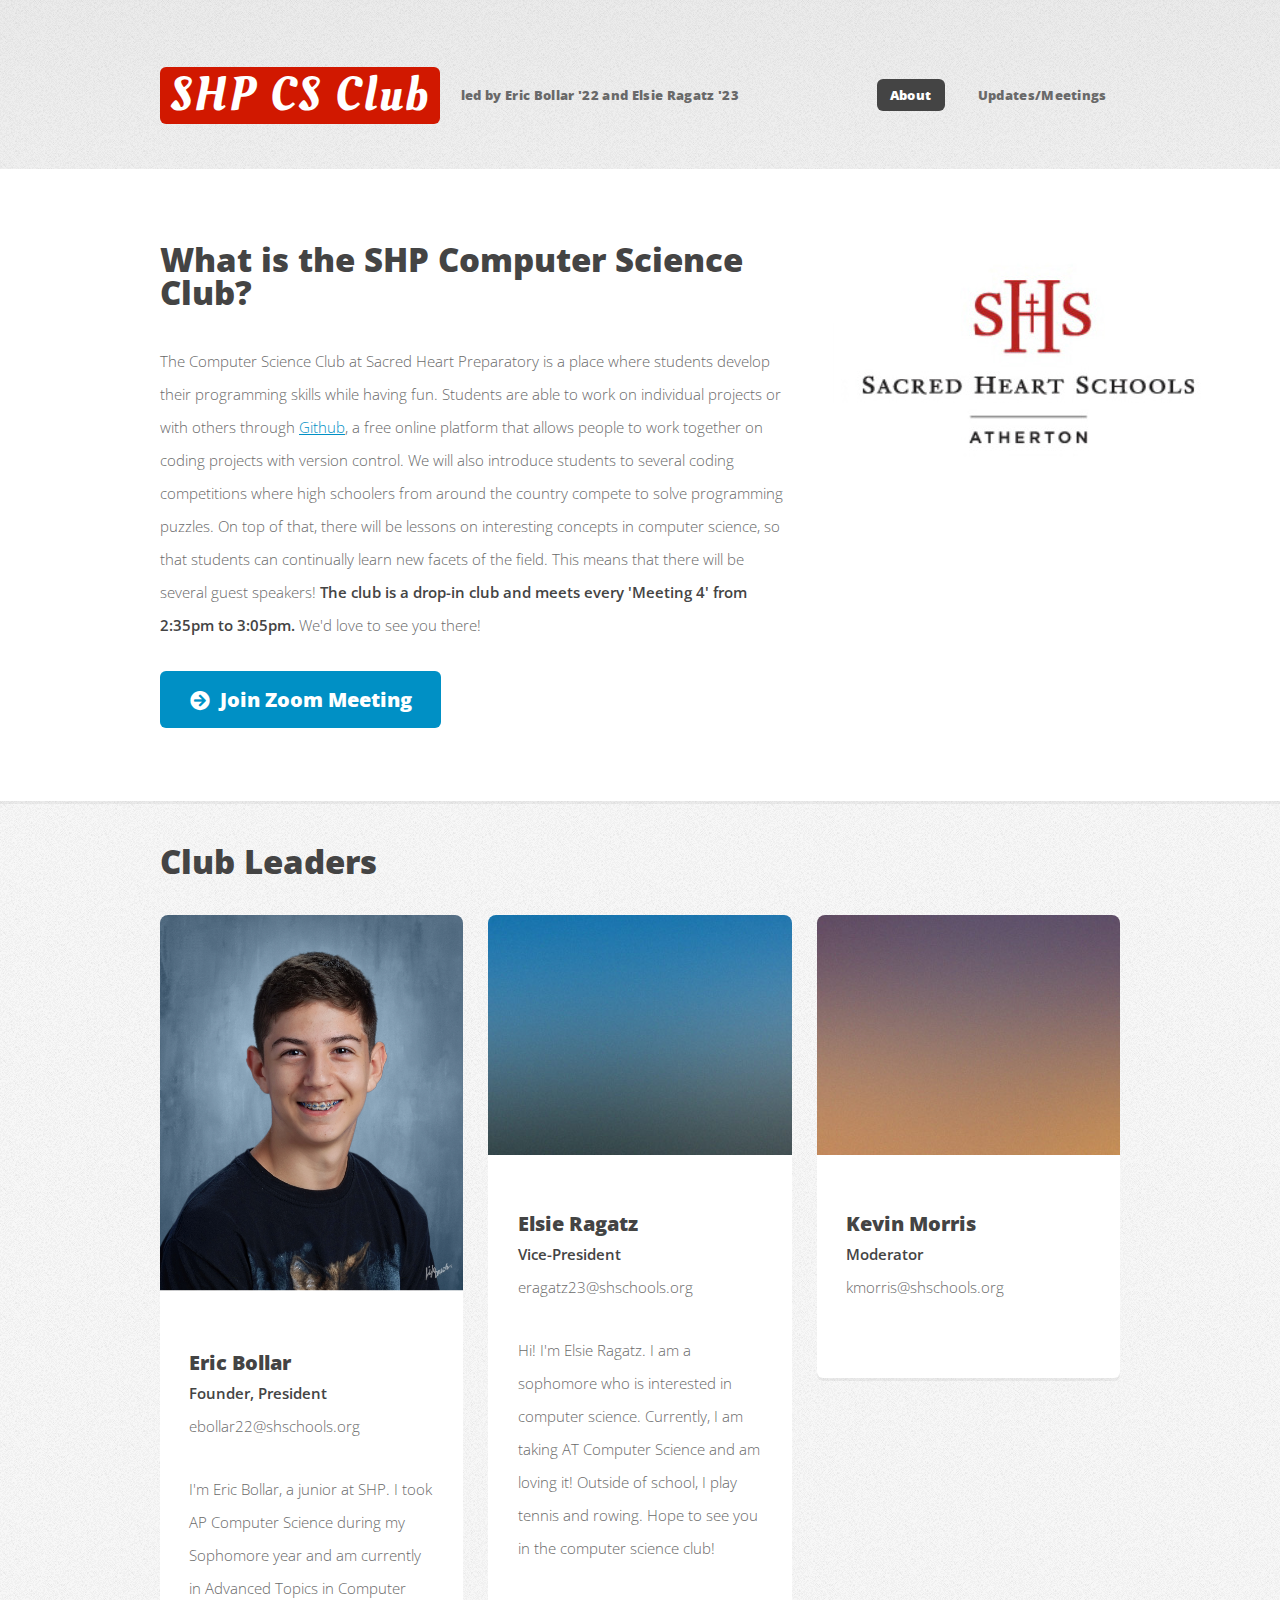
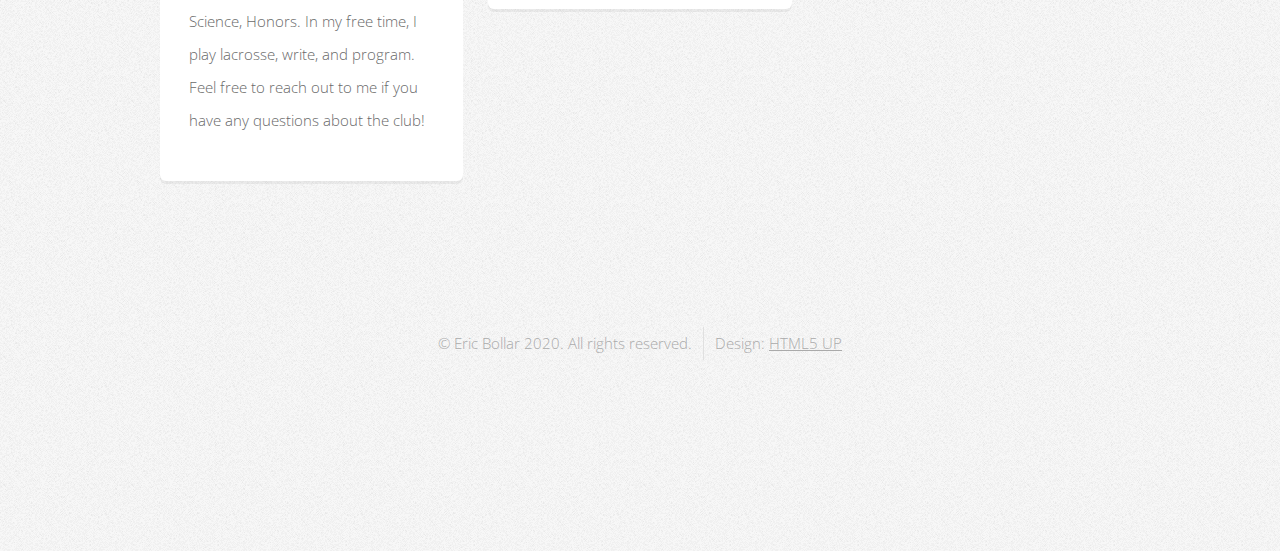
==== commit 40679f5c: "updated meeting agendas" ====
--- a/html5up-verti/index.html
+++ b/html5up-verti/index.html
@@ -17,14 +17,14 @@
 						<!-- Logo -->
 							<div id="logo">
 								<h1><a href="index.html">SHP CS Club</a></h1>
-								<span>led by Eric '22 and Elsie '23</span>
+								<span>led by Eric Bollar '22 and Elsie Ragatz '23</span>
 							</div>
 
 						<!-- Nav -->
 							<nav id="nav">
 								<ul>
 									<li class="current"><a href="index.html">About</a></li>
-									<li><a href="updates.html">Updates</a></li>
+									<li><a href="updates.html">Updates/Meetings</a></li>
 								</ul>
 							</nav>
 
@@ -62,8 +62,8 @@
 											<p>The Computer Science Club at Sacred Heart Preparatory is a place where students develop their programming skills while having fun. Students are able to work on individual
 												projects or with others through <a href="https://github.com/" target="_blank">Github</a>, a free online platform that allows people to work together on coding projects with version control. 
 												We will also introduce students to several coding competitions where high schoolers from around the country compete to solve programming puzzles. On top of that, there will
-												be lessons on interesting concepts in computer science, so that students can continually learn new facets of the field. <b>The
-												club is a drop-in club and meets every Meeting 4 from 2:35pm to 3:05pm.</b> We'd love to see you there!</p>
+												be lessons on interesting concepts in computer science, so that students can continually learn new facets of the field. This means that there will be several guest speakers! <b>The
+												club is a drop-in club and meets every 'Meeting 4' from 2:35pm to 3:05pm.</b> We'd love to see you there!</p>
 											<a href="https://shschools-org.zoom.us/j/8086202934?pwd=UmU0N1Q5aXh1eG00bERFc0QzeHRMQT09" target="_blank" class="button icon solid fa-arrow-circle-right">Join Zoom Meeting</a>
 										</section>
 									</div>
